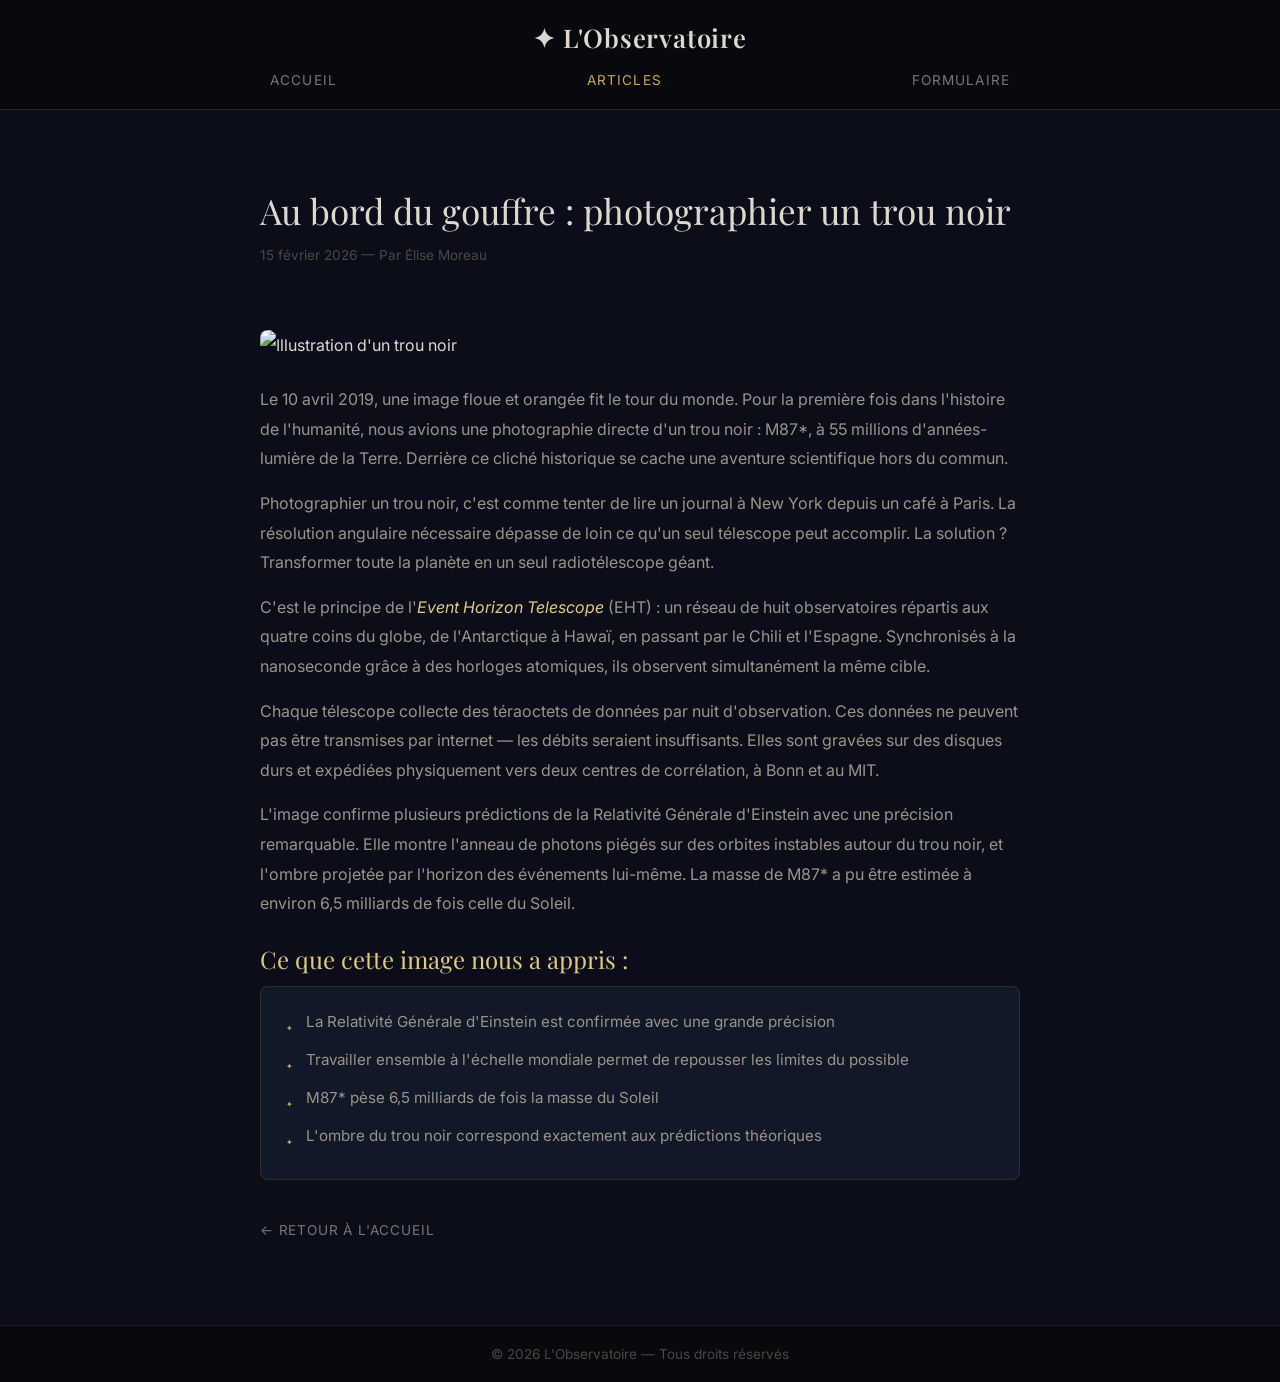
==== observatoire/html/article.html @ 0bfc7046 "create a new version of the projetc" ====
<!DOCTYPE html>
<html lang="fr">
<head>
    <meta charset="UTF-8">
    <meta name="viewport" content="width=device-width, initial-scale=1.0">
    <link rel="stylesheet" href="../css/style.css">
    <title>Au bord du gouffre — L'Observatoire</title>
</head>
<body>
    <header>
        <h1 id="title">✦ L'Observatoire</h1>
        <nav>
            <ul id="navbar">
                <li><a href="index.html" class="page_link">Accueil</a></li>
                <li><a href="#" class="page_link active_page">Articles</a></li>
                <li><a href="formulaire.html" class="page_link">Formulaire</a></li>
            </ul>
        </nav>
    </header>

    <main class="main">
        <article id="main_article">
            <h1>Au bord du gouffre : photographier un trou noir</h1>
            <time datetime="2026-02-15">15 février 2026 — Par Élise Moreau</time><br>
            <img src="https://images.unsplash.com/photo-1462331940025-496dfbfc7564?w=800&q=80" alt="Illustration d'un trou noir" width="800" height="400" id="article_img">

            <p>
                Le 10 avril 2019, une image floue et orangée fit le tour du monde. Pour la première fois dans l'histoire de l'humanité, nous avions une photographie directe d'un trou noir : M87*, à 55 millions d'années-lumière de la Terre. Derrière ce cliché historique se cache une aventure scientifique hors du commun.
            </p>

            <p>
                Photographier un trou noir, c'est comme tenter de lire un journal à New York depuis un café à Paris. La résolution angulaire nécessaire dépasse de loin ce qu'un seul télescope peut accomplir. La solution ? Transformer toute la planète en un seul radiotélescope géant.
            </p>

            <p>
                C'est le principe de l'<em>Event Horizon Telescope</em> (EHT) : un réseau de huit observatoires répartis aux quatre coins du globe, de l'Antarctique à Hawaï, en passant par le Chili et l'Espagne. Synchronisés à la nanoseconde grâce à des horloges atomiques, ils observent simultanément la même cible.
            </p>

            <p>
                Chaque télescope collecte des téraoctets de données par nuit d'observation. Ces données ne peuvent pas être transmises par internet — les débits seraient insuffisants. Elles sont gravées sur des disques durs et expédiées physiquement vers deux centres de corrélation, à Bonn et au MIT.
            </p>

            <p>
                L'image confirme plusieurs prédictions de la Relativité Générale d'Einstein avec une précision remarquable. Elle montre l'anneau de photons piégés sur des orbites instables autour du trou noir, et l'ombre projetée par l'horizon des événements lui-même. La masse de M87* a pu être estimée à environ 6,5 milliards de fois celle du Soleil.
            </p>

            <h2>Ce que cette image nous a appris :</h2>
            <ul>
                <li>La Relativité Générale d'Einstein est confirmée avec une grande précision</li>
                <li>Travailler ensemble à l'échelle mondiale permet de repousser les limites du possible</li>
                <li>M87* pèse 6,5 milliards de fois la masse du Soleil</li>
                <li>L'ombre du trou noir correspond exactement aux prédictions théoriques</li>
            </ul>

            <a href="index.html">← Retour à l'accueil</a>
        </article>
    </main>

    <footer>
        <p>&copy; 2026 L'Observatoire — Tous droits réservés</p>
    </footer>
</body>
</html>
---- observatoire/css/style.css ----
/* ================================================
   L'Observatoire — style.css
   Thème : nuit étoilée / astronomie
   ================================================ */

@import url('https://fonts.googleapis.com/css2?family=Playfair+Display:ital,wght@0,400;0,600;1,400&family=Inter:wght@300;400;500&display=swap');

/* -- Reset de base -- */
* {
    margin: 0;
    padding: 0;
    box-sizing: border-box;
    font-family: 'Inter', sans-serif;
}

body {
    height: 100%;
    display: flex;
    flex-direction: column;
    min-height: 100vh;
    margin: 0;
    background-color: #0b0e1a;
    color: #ddd8cc;
}

/* ================================================
   HEADER
   ================================================ */

header {
    background-color: #07090f;
    border-bottom: 1px solid rgba(201, 168, 76, 0.2);
    padding: 20px;
    position: sticky;
    top: 0;
    z-index: 10;
}

#title {
    margin-bottom: 15px;
    text-align: center;
    color: #ddd8cc;
    font-family: 'Playfair Display', serif;
    font-size: 1.6rem;
    font-weight: 600;
    letter-spacing: 0.03em;
}

#navbar {
    display: flex;
    flex-direction: row;
    justify-content: space-evenly;
    list-style-type: none;
}

.page_link {
    text-decoration: none;
    color: #7a7570;
    text-transform: uppercase;
    font-size: 0.85rem;
    letter-spacing: 0.08em;
    transition: color 0.3s ease;
}

.page_link:hover, .active_page {
    color: #c9a84c;
}

/* ================================================
   HERO (page d'accueil)
   ================================================ */

#hero {
    background-color: #0d1120;
    background-image: url('https://images.unsplash.com/photo-1506443432602-ac2fcd6f54e0?w=1400&q=50');
    background-size: cover;
    background-position: center;
    padding: 80px 40px;
    display: flex;
    flex-direction: column;
    align-items: center;
}

#hero_label {
    font-size: 0.78rem;
    text-transform: uppercase;
    letter-spacing: 0.2em;
    color: #c9a84c;
    margin-bottom: 15px;
}

#hero_title {
    font-family: 'Playfair Display', serif;
    font-size: 3rem;
    font-weight: 400;
    line-height: 1.2;
    color: #ddd8cc;
    margin-bottom: 15px;
}

#hero_title em {
    color: #c9a84c;
    font-style: italic;
}

#hero_sub {
    color: #7a7570;
    font-size: 1rem;
    max-width: 450px;
}

/* ================================================
   GRILLE D'ARTICLES (page d'accueil)
   ================================================ */

main {
    flex: 1;
    padding: 40px 20px;
}

#articles {
    display: grid;
    grid-template-columns: repeat(1, 1fr);
    gap: 20px;
    max-width: 1100px;
    margin: 0 auto;
}

@media (min-width: 600px) {
    #articles {
        grid-template-columns: repeat(2, 1fr);
    }
}

@media (min-width: 1024px) {
    #articles {
        grid-template-columns: repeat(3, 1fr);
    }
}

.extrait_article {
    padding: 20px;
    border: 1px solid rgba(201, 168, 76, 0.15);
    border-radius: 10px;
    background-color: #111827;
    box-shadow: 5px 5px 20px rgba(0, 0, 0, 0.4);
    transition: box-shadow 0.3s ease, transform 0.3s ease;
}

.extrait_article:hover {
    box-shadow: 10px 10px 30px rgba(0, 0, 0, 0.6);
    transform: translateY(-4px);
}

.extrait_article h3 {
    font-family: 'Playfair Display', serif;
    font-size: 1.1rem;
    font-weight: 400;
    color: #ddd8cc;
    margin-bottom: 8px;
    line-height: 1.35;
}

.extrait_article time {
    display: block;
    font-size: 0.8rem;
    color: #4a4840;
    margin-bottom: 10px;
}

.extrait_article p {
    font-size: 0.9rem;
    color: #7a7570;
    line-height: 1.7;
}

.lire_la_suite {
    text-decoration: none;
    color: #c9a84c;
    border: 1px solid rgba(201, 168, 76, 0.35);
    border-radius: 5px;
    padding: 2px 8px;
    font-size: 0.85rem;
    transition: color 0.2s, background-color 0.2s;
}

.lire_la_suite:hover {
    color: #0b0e1a;
    background-color: #c9a84c;
}

/* ================================================
   PAGE ARTICLE
   ================================================ */

.main {
    width: 100%;
    display: flex;
    justify-content: center;
}

#main_article {
    max-width: 800px;
    line-height: 30px;
    padding: 40px 20px;
}

#main_article h1 {
    font-family: 'Playfair Display', serif;
    font-size: 2.2rem;
    font-weight: 400;
    color: #ddd8cc;
    margin-bottom: 8px;
    line-height: 1.2;
}

#main_article time {
    display: block;
    font-size: 0.85rem;
    color: #4a4840;
    margin-bottom: 20px;
}

#article_img {
    max-width: 100%;
    height: auto;
    border-radius: 8px;
    margin-bottom: 25px;
    margin-top: 10px;
}

#main_article p {
    color: #9a9488;
    font-size: 1rem;
    line-height: 1.85;
    margin-bottom: 15px;
}

#main_article em {
    color: #e2c97e;
    font-style: italic;
}

#main_article h2 {
    font-family: 'Playfair Display', serif;
    font-size: 1.5rem;
    font-weight: 400;
    color: #e2c97e;
    margin: 25px 0 12px;
}

#main_article ul {
    list-style: none;
    background-color: #111827;
    border: 1px solid rgba(201, 168, 76, 0.15);
    border-radius: 8px;
    padding: 20px 25px;
    margin-bottom: 25px;
}

#main_article ul li {
    font-size: 0.95rem;
    color: #9a9488;
    padding-left: 20px;
    margin-bottom: 8px;
    position: relative;
}

#main_article ul li::before {
    content: '✦';
    position: absolute;
    left: 0;
    color: #c9a84c;
    font-size: 0.5rem;
    top: 6px;
}

#main_article a {
    display: inline-block;
    color: #7a7570;
    font-size: 0.85rem;
    text-transform: uppercase;
    letter-spacing: 0.06em;
    text-decoration: none;
    margin-top: 10px;
    transition: color 0.2s;
}

#main_article a:hover {
    color: #c9a84c;
}

/* ================================================
   PAGE FORMULAIRE
   ================================================ */

form {
    max-width: 650px;
    width: 100%;
    padding: 40px 20px;
}

#form_title {
    font-family: 'Playfair Display', serif;
    font-size: 2rem;
    font-weight: 400;
    color: #ddd8cc;
    margin-bottom: 8px;
}

#form_intro {
    color: #7a7570;
    margin-bottom: 30px;
    font-size: 0.95rem;
}

form label {
    display: block;
    font-size: 0.8rem;
    text-transform: uppercase;
    letter-spacing: 0.08em;
    color: #7a7570;
    margin-top: 5px;
}

.input_form {
    padding: 12px 15px;
    margin-bottom: 20px;
    margin-top: 8px;
    border: 1px solid rgba(201, 168, 76, 0.15);
    border-radius: 8px;
    background-color: #111827;
    color: #ddd8cc;
    font-family: 'Inter', sans-serif;
    font-size: 0.95rem;
    width: 100%;
    transition: border-color 0.2s, box-shadow 0.2s;
    outline: none;
}

.input_form::placeholder {
    color: #3a3830;
}

.input_form:focus {
    border-color: #c9a84c;
    box-shadow: 0px 0px 8px rgba(201, 168, 76, 0.25);
}

#form_note {
    font-size: 0.78rem;
    color: #4a4840;
    margin-bottom: 20px;
}

/* ================================================
   FOOTER
   ================================================ */

footer {
    background-color: #07090f;
    border-top: 1px solid rgba(201, 168, 76, 0.15);
    padding: 20px;
    text-align: center;
    color: #4a4840;
    font-size: 0.85rem;
}
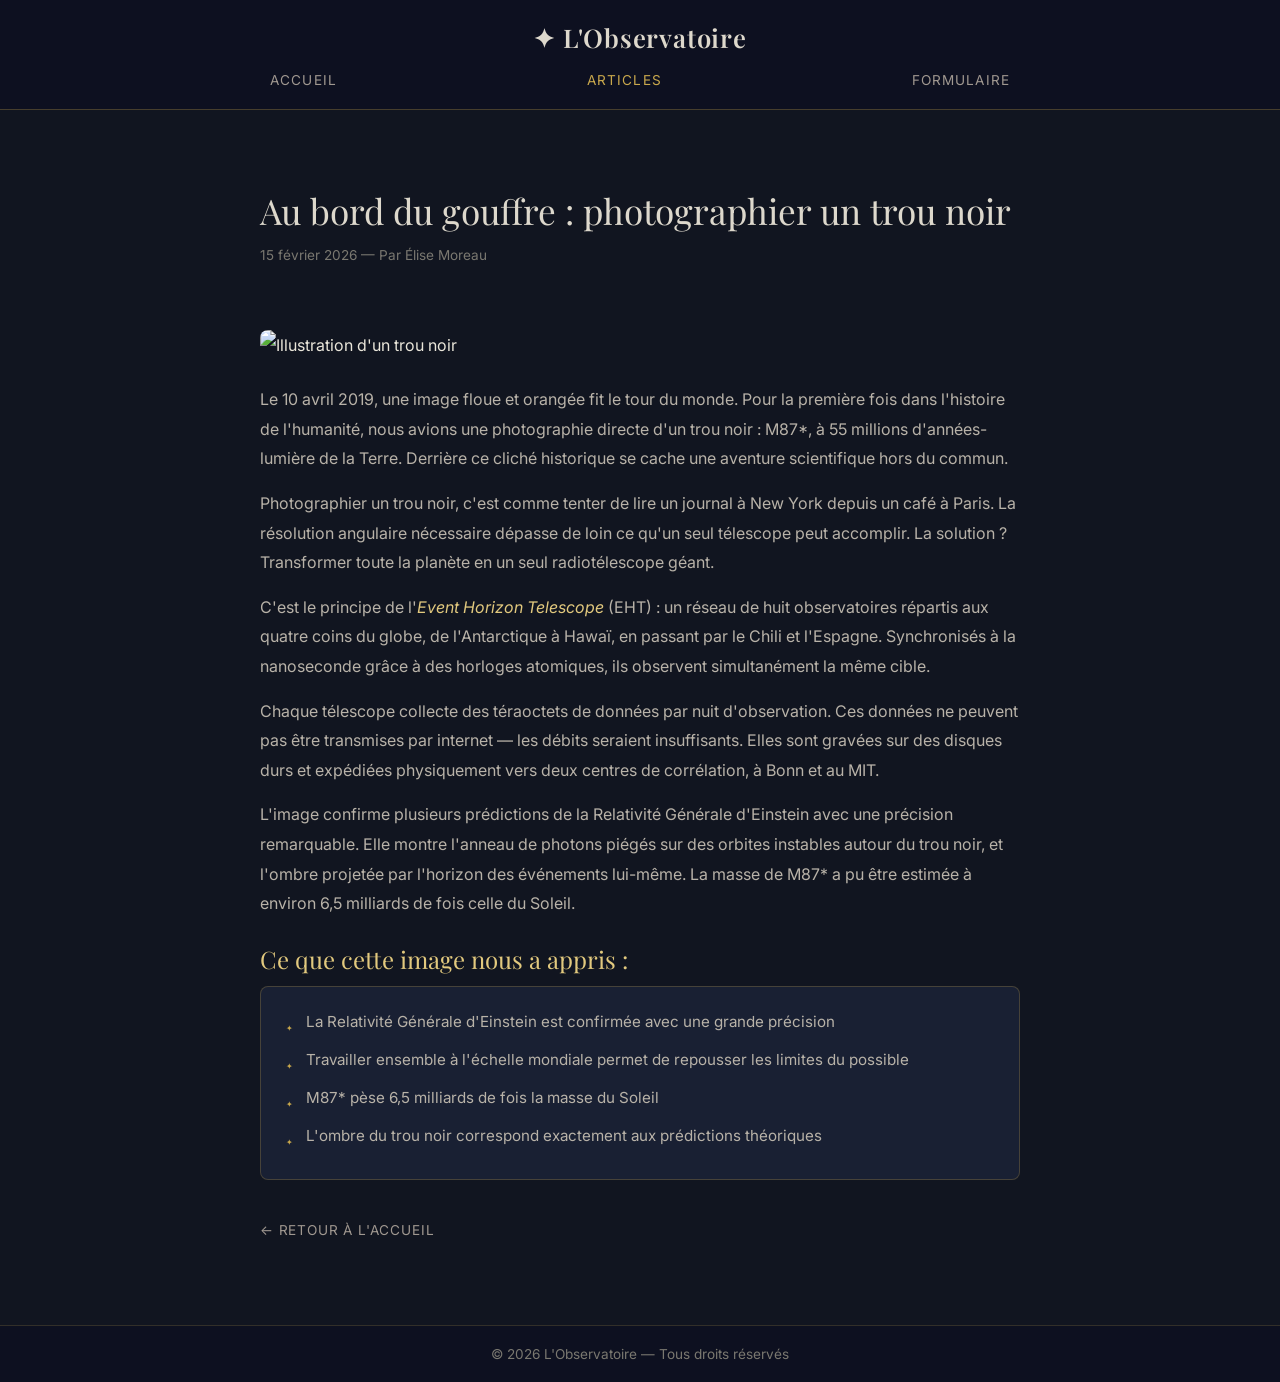
==== commit c3675bcd: "update" ====
--- a/observatoire/html/article.html
+++ b/observatoire/html/article.html
@@ -4,6 +4,7 @@
     <meta charset="UTF-8">
     <meta name="viewport" content="width=device-width, initial-scale=1.0">
     <link rel="stylesheet" href="../css/style.css">
+    <script src="../js/app.js" defer></script>
     <title>Au bord du gouffre — L'Observatoire</title>
 </head>
 <body>
--- a/observatoire/css/style.css
+++ b/observatoire/css/style.css
@@ -19,8 +19,8 @@
     flex-direction: column;
     min-height: 100vh;
     margin: 0;
-    background-color: #0b0e1a;
-    color: #ddd8cc;
+    background-color: #111520;  /* légèrement plus clair */
+    color: #eae6da;             /* texte principal plus blanc */
 }
 
 /* ================================================
@@ -28,8 +28,8 @@
    ================================================ */
 
 header {
-    background-color: #07090f;
-    border-bottom: 1px solid rgba(201, 168, 76, 0.2);
+    background-color: #0d1020;  /* un peu plus clair que le noir pur */
+    border-bottom: 1px solid rgba(201, 168, 76, 0.3);
     padding: 20px;
     position: sticky;
     top: 0;
@@ -55,7 +55,7 @@
 
 .page_link {
     text-decoration: none;
-    color: #7a7570;
+    color: #a09890;             /* bien plus lisible */
     text-transform: uppercase;
     font-size: 0.85rem;
     letter-spacing: 0.08em;
@@ -104,7 +104,7 @@
 }
 
 #hero_sub {
-    color: #7a7570;
+    color: #a09890;             /* lisible sur fond image sombre */
     font-size: 1rem;
     max-width: 450px;
 }
@@ -140,9 +140,9 @@
 
 .extrait_article {
     padding: 20px;
-    border: 1px solid rgba(201, 168, 76, 0.15);
+    border: 1px solid rgba(201, 168, 76, 0.25);
     border-radius: 10px;
-    background-color: #111827;
+    background-color: #192033;  /* plus clair, meilleur contraste avec le fond */
     box-shadow: 5px 5px 20px rgba(0, 0, 0, 0.4);
     transition: box-shadow 0.3s ease, transform 0.3s ease;
 }
@@ -156,7 +156,7 @@
     font-family: 'Playfair Display', serif;
     font-size: 1.1rem;
     font-weight: 400;
-    color: #ddd8cc;
+    color: #eae6da;             /* titre bien visible */
     margin-bottom: 8px;
     line-height: 1.35;
 }
@@ -164,13 +164,13 @@
 .extrait_article time {
     display: block;
     font-size: 0.8rem;
-    color: #4a4840;
+    color: #7a7870;             /* date lisible, pas invisible */
     margin-bottom: 10px;
 }
 
 .extrait_article p {
     font-size: 0.9rem;
-    color: #7a7570;
+    color: #a09890;             /* texte résumé clair */
     line-height: 1.7;
 }
 
@@ -217,7 +217,7 @@
 #main_article time {
     display: block;
     font-size: 0.85rem;
-    color: #4a4840;
+    color: #7a7870;             /* date lisible */
     margin-bottom: 20px;
 }
 
@@ -230,7 +230,7 @@
 }
 
 #main_article p {
-    color: #9a9488;
+    color: #b8b2a8;             /* texte long bien lisible */
     font-size: 1rem;
     line-height: 1.85;
     margin-bottom: 15px;
@@ -251,8 +251,8 @@
 
 #main_article ul {
     list-style: none;
-    background-color: #111827;
-    border: 1px solid rgba(201, 168, 76, 0.15);
+    background-color: #192033;  /* plus clair que le fond */
+    border: 1px solid rgba(201, 168, 76, 0.25);
     border-radius: 8px;
     padding: 20px 25px;
     margin-bottom: 25px;
@@ -260,7 +260,7 @@
 
 #main_article ul li {
     font-size: 0.95rem;
-    color: #9a9488;
+    color: #b8b2a8;             /* texte lisible */
     padding-left: 20px;
     margin-bottom: 8px;
     position: relative;
@@ -277,7 +277,7 @@
 
 #main_article a {
     display: inline-block;
-    color: #7a7570;
+    color: #a09890;             /* lien retour visible */
     font-size: 0.85rem;
     text-transform: uppercase;
     letter-spacing: 0.06em;
@@ -309,7 +309,7 @@
 }
 
 #form_intro {
-    color: #7a7570;
+    color: #a09890;             /* lisible */
     margin-bottom: 30px;
     font-size: 0.95rem;
 }
@@ -319,7 +319,7 @@
     font-size: 0.8rem;
     text-transform: uppercase;
     letter-spacing: 0.08em;
-    color: #7a7570;
+    color: #a09890;             /* labels visibles */
     margin-top: 5px;
 }
 
@@ -327,10 +327,10 @@
     padding: 12px 15px;
     margin-bottom: 20px;
     margin-top: 8px;
-    border: 1px solid rgba(201, 168, 76, 0.15);
+    border: 1px solid rgba(201, 168, 76, 0.25);
     border-radius: 8px;
-    background-color: #111827;
-    color: #ddd8cc;
+    background-color: #192033;  /* plus clair, contraste avec le texte */
+    color: #eae6da;
     font-family: 'Inter', sans-serif;
     font-size: 0.95rem;
     width: 100%;
@@ -339,7 +339,7 @@
 }
 
 .input_form::placeholder {
-    color: #3a3830;
+    color: #5a5650;             /* placeholder visible mais discret */
 }
 
 .input_form:focus {
@@ -349,7 +349,7 @@
 
 #form_note {
     font-size: 0.78rem;
-    color: #4a4840;
+    color: #7a7870;             /* note visible */
     margin-bottom: 20px;
 }
 
@@ -358,10 +358,10 @@
    ================================================ */
 
 footer {
-    background-color: #07090f;
-    border-top: 1px solid rgba(201, 168, 76, 0.15);
+    background-color: #0d1020;
+    border-top: 1px solid rgba(201, 168, 76, 0.2);
     padding: 20px;
     text-align: center;
-    color: #4a4840;
-    font-size: 0.85rem;
-}
+    color: #7a7870;             /* copyright lisible */
+    font-size: 0.85rem;
+}
